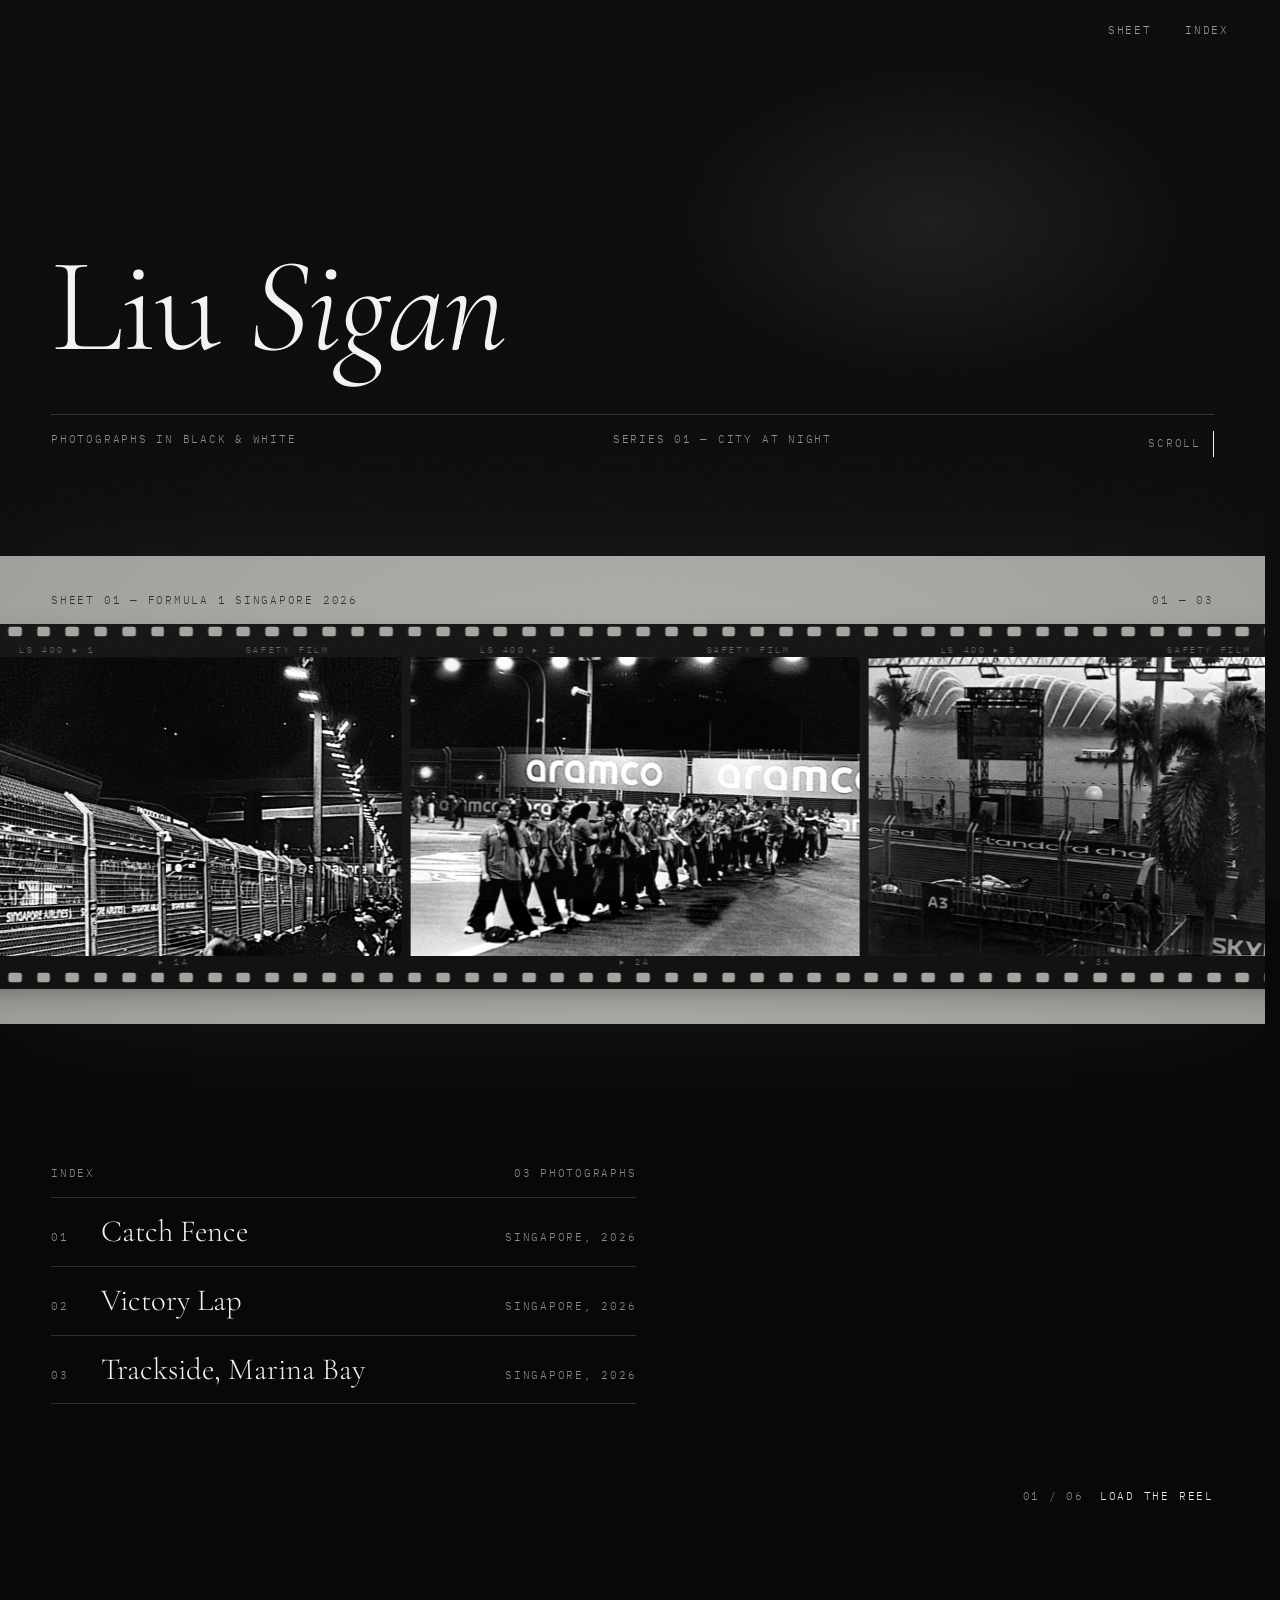
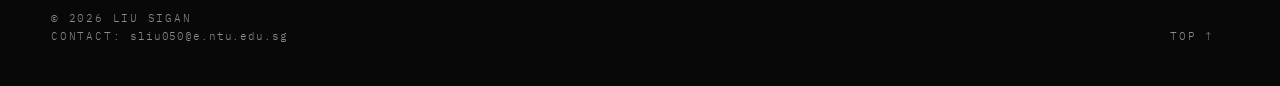
==== index.html @ ec749486 "Put the contact line under the copyright in the footer Co-Authored-By: Claude Fable 5.2 <noreply@ant" ====
<!DOCTYPE html>
<html lang="en">
<head>
<meta charset="UTF-8" />
<meta name="viewport" content="width=device-width, initial-scale=1.0" />
<title>Liu Sigan — Photographs</title>
<meta name="description" content="Black and white photographs by Liu Sigan." />
<link rel="preconnect" href="https://fonts.googleapis.com" />
<link rel="preconnect" href="https://fonts.gstatic.com" crossorigin />
<link href="https://fonts.googleapis.com/css2?family=Cormorant+Garamond:ital,wght@0,300;0,400;1,300;1,400&family=IBM+Plex+Mono:wght@300;400&display=swap" rel="stylesheet" />
<link rel="stylesheet" href="./style.css" />
</head>
<body>
<div class="grain" aria-hidden="true"></div>

<header class="bar top site">
  <nav><a href="#sheet">Sheet</a><a href="#index">Index</a></nav>
</header>

<section class="hero" id="top">
  <h1 aria-label="Liu Sigan"><span class="w" aria-hidden="true">Liu</span> <span class="w it" aria-hidden="true">Sigan</span></h1>
  <div class="sketch" aria-hidden="true">
    <canvas id="sketch"></canvas>
    <p class="plate" id="plate"><span id="plateNum"></span><span id="plateName"></span><span id="plateNote"></span></p>
  </div>
  <div class="rule"></div>
  <p class="meta"><span>Photographs in black &amp; white</span><span>Series 01 — City at night</span><span class="scroll">Scroll<i></i></span></p>
</section>

<main id="sheet"></main>

<section class="index" id="index">
  <div class="col">
    <p class="label"><span>Index</span><span id="total"></span></p>
    <ol id="list"></ol>
  </div>
  <div class="preview">
    <canvas id="process" aria-hidden="true"></canvas>
    <p class="plate steps" id="plate2"><button type="button" id="stepPrev" aria-label="Previous step" hidden>←</button><span id="stepNum"></span><span class="nm" id="stepName"></span><button type="button" id="stepNext" aria-label="Next step" hidden>→</button></p>
  </div>
</section>

<footer><div class="sig"><span>© 2026 Liu Sigan</span><span>Contact: <a class="mail" href="mailto:sliu050@e.ntu.edu.sg">sliu050@e.ntu.edu.sg</a></span></div><a href="#top">Top ↑</a></footer>

<div class="viewer" id="viewer" role="dialog" aria-modal="true" aria-label="Photograph" hidden>
  <div class="bar top"><span>Liu Sigan</span><button type="button" id="close">Close</button></div>
  <div class="stage" id="stage"></div>
  <div class="bar bot"><span class="count"><span class="clip"><b id="num">01</b></span><span>/</span><span id="tot">01</span></span><div class="progress"><i id="prog"></i></div><span class="hint"><button type="button" id="prev" aria-label="Previous">←</button><button type="button" id="next" aria-label="Next">→</button></span></div>
</div>

<script src="./photos.js"></script>
<script src="./script.js"></script>
<script src="./sketch.js"></script>
</body>
</html>
---- style.css ----
:root { --bg: #080808; --strip: #121212; --ink: #f2f2f2; --dim: #8c8c8c; --line: #303030; --lamp: #f1f1ef; --pad: clamp(18px, 4vw, 64px);
  --serif: "Cormorant Garamond", "Times New Roman", serif; --mono: "IBM Plex Mono", monospace;
  --out: cubic-bezier(.16, 1, .3, 1); --inout: cubic-bezier(.76, 0, .24, 1); }
* { box-sizing: border-box; margin: 0; }
html { background: var(--bg); scroll-behavior: smooth; scrollbar-gutter: stable; }
body { color: var(--ink); font: 300 11px/1.6 var(--mono); letter-spacing: .16em; text-transform: uppercase; overflow-x: hidden; }
body.locked { overflow: hidden; }
a, button { color: inherit; font: inherit; letter-spacing: inherit; text-transform: inherit; text-decoration: none; background: none; border: 0; padding: 0; cursor: pointer; }
img { filter: grayscale(1); }
::selection { background: var(--ink); color: var(--bg); }
.clip { display: inline-block; overflow: hidden; vertical-align: bottom; }

.grain { position: fixed; inset: 0; pointer-events: none; z-index: 90; opacity: .07; mix-blend-mode: screen;
  background-image: url("data:image/svg+xml,%3Csvg xmlns='http://www.w3.org/2000/svg' width='240' height='240'%3E%3Cfilter id='n'%3E%3CfeTurbulence type='fractalNoise' baseFrequency='.9' numOctaves='2' stitchTiles='stitch'/%3E%3CfeColorMatrix values='0 0 0 0 1 0 0 0 0 1 0 0 0 0 1 0 0 0 .6 0'/%3E%3C/filter%3E%3Crect width='100%25' height='100%25' filter='url(%23n)'/%3E%3C/svg%3E"); }

.bar { position: fixed; left: 0; right: 0; z-index: 30; display: flex; justify-content: space-between; align-items: center; gap: 20px; padding: 22px var(--pad); color: var(--dim); }
.bar.top { top: 0; } .bar.bot { bottom: 0; }
.bar nav { display: flex; gap: clamp(16px, 2.6vw, 36px); }
.bar a, .bar button { transition: color .5s; } .bar a:hover, .bar button:hover, .bar a:focus-visible, .bar button:focus-visible { color: var(--ink); outline: 0; }
.bar.site { justify-content: flex-end; color: #a0a0a0; mix-blend-mode: difference; opacity: 0; transition: opacity 1.6s ease 1.5s; }
.bar.site a:hover, .bar.site a:focus-visible { color: #fff; }
.ready .bar.site { opacity: 1; }

/* Hero: letters rise from a mask, a rule draws, the caption follows. */
.hero { position: relative; padding: 27vh var(--pad) 11vh; }
.hero h1 { font: 300 clamp(58px, 10.5vw, 176px)/.95 var(--serif); letter-spacing: -.015em; text-transform: none; white-space: nowrap; }
.hero .w { display: inline-block; overflow: hidden; padding: .1em .12em .2em .02em; margin: -.1em -.12em -.2em -.02em; vertical-align: bottom; }
.hero .it { font-style: italic; }
.hero .ch { display: inline-block; transform: translateY(112%); transition: transform 1.7s var(--out); transition-delay: calc(var(--i) * 55ms + .15s); }
.ready .hero .ch { transform: none; }
.sketch { position: absolute; right: var(--pad); top: 9vh; bottom: calc(11vh + 62px); width: 44vw; pointer-events: none; opacity: 0; transition: opacity 2s ease 1.2s; }
.ready .sketch { opacity: 1; }
.sketch::before { content: ""; position: absolute; inset: -6% 4% 4%; background: radial-gradient(closest-side, rgba(255, 255, 255, .075), transparent); }
.sketch canvas { position: absolute; left: 0; top: 0; width: 100%; height: calc(100% - 30px); }
.plate { position: absolute; right: 0; bottom: 0; display: flex; gap: 20px; color: var(--dim); opacity: 0; transition: opacity 1s ease; }
.plate.on { opacity: 1; } #plateName, .plate .nm { color: var(--ink); }
.steps { align-items: center; gap: 16px; bottom: -6px; }
.steps button { padding: 8px 6px; transition: color .5s; animation: arrive 1.4s ease both; } .steps button:hover, .steps button:focus-visible { color: var(--ink); outline: 0; }
.steps #stepPrev, .steps #stepNext { font-size: 14px; letter-spacing: 0; }
.steps [hidden] { display: none; }
@keyframes arrive { from { opacity: 0; } }
.rule { height: 1px; background: var(--line); margin-top: clamp(22px, 3.4vw, 52px); transform: scaleX(0); transform-origin: left; transition: transform 2.2s var(--inout) .5s; }
.ready .rule { transform: none; }
.meta { display: flex; justify-content: space-between; gap: 20px; padding-top: 16px; color: var(--dim); }
.meta span { opacity: 0; transform: translateY(10px); transition: opacity 1.4s ease, transform 1.4s var(--out); }
.meta span:nth-child(1) { transition-delay: 1.1s; } .meta span:nth-child(2) { transition-delay: 1.25s; } .meta span:nth-child(3) { transition-delay: 1.4s; }
.ready .meta span { opacity: 1; transform: none; }
.scroll { display: inline-flex; align-items: center; gap: 12px; }
.scroll i { width: 1px; height: 26px; background: var(--line); position: relative; overflow: hidden; }
.scroll i::after { content: ""; position: absolute; inset: 0; background: var(--ink); animation: drip 2.6s var(--inout) infinite; }
@keyframes drip { 0% { transform: translateY(-100%); } 55%, 100% { transform: translateY(100%); } }

/* Contact sheet: the strip glides in and each frame develops. */
main { position: relative; padding: clamp(18px, 2.8vw, 46px) 0; margin-bottom: clamp(70px, 11vw, 160px); overflow-x: clip; }
main::before { content: ""; position: absolute; inset: 0; background: radial-gradient(ellipse 80% 140% at 50% 50%, #b1b1ac, #979792); box-shadow: 0 0 130px 2px rgba(255, 255, 255, .06); opacity: 0; transition: opacity 2.6s cubic-bezier(.5, 0, .2, 1); }
main.lit::before { opacity: 1; }
main > * { position: relative; }
.label { display: flex; justify-content: space-between; gap: 20px; padding: 0 var(--pad); color: var(--dim); margin-bottom: 14px; }
main .label { color: #2c2c2c; }
.row { margin-bottom: clamp(30px, 4.4vw, 70px); } .row:last-child { margin-bottom: 0; }
.row .label { opacity: 0; transition: opacity 1.4s ease 1s; } .row.in .label { opacity: 1; }
.glide { transform: translateX(16vw); opacity: 0; transition: transform 2.6s var(--out), opacity 1.6s ease; }
.row.in .glide { transform: none; opacity: 1; }
.ready .row:first-child .glide { transition-delay: .9s; }
.strip { width: 108vw; margin-left: -4vw; background: var(--strip); box-shadow: 0 10px 30px -12px rgba(0, 0, 0, .45); transform: translateX(var(--x, 0)); will-change: transform; }
.edge { height: clamp(20px, 2.4vw, 32px); display: flex; justify-content: space-around; color: #9a9a9a; font-size: clamp(7px, .68vw, 9.5px); letter-spacing: .3em; white-space: nowrap; overflow: hidden;
  background: url("data:image/svg+xml,%3Csvg xmlns='http://www.w3.org/2000/svg' width='30' height='20'%3E%3Crect x='8' y='3' width='14' height='10' rx='2.5' fill='%23a5a5a0'/%3E%3C/svg%3E") left top / auto 62% repeat-x; }
.edge.top { align-items: flex-end; } .edge.bottom { background-position: left bottom; align-items: flex-start; }
.edge span { padding: 0 6px; opacity: .6; line-height: 1; }
.frames { display: grid; grid-template-columns: repeat(var(--n, 4), 1fr); gap: clamp(4px, .7vw, 10px); padding: 2px clamp(4px, .7vw, 10px); }
.frame { position: relative; display: block; width: 100%; aspect-ratio: 3 / 2; overflow: hidden; background: #000; }
.frame img { position: absolute; inset: 0; width: 100%; height: 100%; object-fit: cover; transition: transform 2.2s var(--out); }
.frame.portrait img { inset: auto; top: 50%; left: 50%; width: 66.667%; height: 150%; transform: translate(-50%, -50%) rotate(-90deg); }
.frame::after { content: ""; position: absolute; inset: 0; background: #000; pointer-events: none; transition: opacity 2.4s ease; transition-delay: calc(var(--k, 0) * 220ms + .7s); }
.row.in .frame::after { opacity: 0; }
.ready .row:first-child .frame::after { transition-delay: calc(var(--k, 0) * 220ms + 1.5s); }
.frames .frame:not(.portrait):hover img { transform: scale(1.05); }
.frame.away { visibility: hidden; }
.frame.blank { background: #040404; } .frame.blank::after { display: none; }
.frame:focus-visible { outline: 1px solid var(--dim); outline-offset: 3px; }

/* Index: rows arrive in turn; hovering one brings its photograph up beside the list. */
.index { padding: 0 var(--pad) clamp(60px, 10vw, 150px); display: grid; grid-template-columns: minmax(0, 6fr) minmax(0, 5fr); gap: clamp(30px, 7vw, 120px); align-items: start; }
.index .label { padding: 0; opacity: 0; transition: opacity 1.4s ease; } .index.in .label { opacity: 1; }
.index ol { list-style: none; padding: 0; }
.index li { position: relative; overflow: hidden; }
.index li::before, .index li:last-child::after { content: ""; position: absolute; left: 0; right: 0; top: 0; height: 1px; background: var(--line); transform: scaleX(0); transform-origin: left; transition: transform 1.8s var(--inout); transition-delay: calc(var(--i) * 110ms); }
.index li:last-child::after { top: auto; bottom: 0; transition-delay: calc(var(--i) * 110ms + 110ms); }
.index.in li::before, .index.in li::after { transform: none; }
.index li button { width: 100%; display: grid; grid-template-columns: 3.4em 1fr auto; gap: 12px; align-items: baseline; text-align: left; padding: 17px 0; color: var(--dim);
  transform: translateY(105%); transition: transform 1.5s var(--out), color .6s; transition-delay: calc(var(--i) * 110ms + .15s), 0s; }
.index.in li button { transform: none; }
.index li .t { font: 300 clamp(22px, 2.4vw, 34px)/1.15 var(--serif); letter-spacing: 0; text-transform: none; color: var(--ink); transition: transform .9s var(--out); }
.index li button:hover, .index li button:focus-visible { color: var(--ink); outline: 0; }
.index li button:hover .t, .index li button:focus-visible .t { transform: translateX(14px); font-style: italic; }
.preview { position: sticky; top: 14vh; aspect-ratio: 3 / 2; margin-top: 10px; opacity: 0; transition: opacity 1.6s ease .4s; }
.index.in .preview { opacity: 1; }
.preview canvas { position: absolute; left: 0; top: 0; width: 100%; height: calc(100% - 30px); }
footer { display: flex; justify-content: space-between; gap: 20px; padding: 0 var(--pad) 40px; color: var(--dim); }
footer a { transition: color .5s; } footer a:hover { color: var(--ink); }
footer .mail { text-transform: none; letter-spacing: .08em; }
footer { align-items: flex-end; margin-top: -1.6em; } footer .sig { display: flex; flex-direction: column; } footer span, footer a { white-space: nowrap; }

/* Viewer: the chosen frame grows out of the strip; photographs change behind a moving edge. */
.viewer { position: fixed; inset: 0; z-index: 60; background: #050505; opacity: 0; transition: opacity .9s ease; }
.viewer[hidden] { display: none; }
.viewer.show { opacity: 1; }
.viewer .bar { position: absolute; opacity: 0; transition: opacity .9s ease; }
.viewer.live .bar { opacity: 1; transition-delay: .2s; }
.stage { position: absolute; inset: 0; touch-action: pan-y; }
.slide { position: absolute; inset: 0; visibility: hidden; }
.slide.on { visibility: visible; }
.viewer.flipping .slide figure { visibility: hidden; }
.print { position: absolute; }
.paper { position: absolute; inset: 0; background: var(--lamp); opacity: 0; transition: opacity .45s ease; }
.viewer.live .paper { opacity: 1; transition: opacity 1.3s ease .1s; }
.slide figure { position: absolute; inset: var(--m, 16px); overflow: hidden; margin: 0; }
.slide img, .flip img { display: block; width: 100%; height: 100%; object-fit: cover; }
.flip { position: fixed; z-index: 70; overflow: hidden; pointer-events: none; }
.cap { position: absolute; left: 0; right: 0; bottom: 9.5vh; text-align: center; color: var(--dim); }
.cap .clip { display: block; }
.cap .clip > * { display: block; transform: translateY(110%); transition: transform .55s var(--inout); }
.slide.capin .cap .clip > * { transform: none; transition: transform 1.3s var(--out); }
.slide.capin .cap .clip:nth-child(2) > * { transition-delay: .12s; }
.cap em { font: italic 300 clamp(19px, 1.8vw, 26px)/1.3 var(--serif); letter-spacing: 0; text-transform: none; color: var(--ink); padding-bottom: 4px; }
.count { display: inline-flex; gap: .7em; font-variant-numeric: tabular-nums; } .count b { display: block; font-weight: 300; }
.progress { flex: 1; height: 1px; background: #1e1e1e; position: relative; margin: 0 clamp(12px, 2vw, 30px); }
.progress i { position: absolute; inset: 0; background: var(--dim); transform: scaleX(0); transform-origin: left; transition: transform 1.4s var(--inout); }
.hint { display: flex; gap: 18px; } .hint button { font-size: 14px; letter-spacing: 0; padding: 4px; }

@media (max-width: 900px) { .index { display: block; } .preview { position: relative; top: auto; margin-top: 44px; } }
@media (max-width: 760px) {
  .hero { padding: 31vh var(--pad) 9vh; }
  .sketch { top: 9vh; bottom: auto; height: 21vh; width: auto; left: var(--pad); } #plateNote { display: none; }
  .meta span:nth-child(2) { display: none; }
  .strip { width: 100%; margin-left: 0; transform: none; overflow-x: auto; scrollbar-width: none; scroll-snap-type: x proximity; }
  .strip::-webkit-scrollbar { display: none; }
  .film { width: calc(var(--n, 4) * 80vw); } .cell { scroll-snap-align: center; }
  .index li button { grid-template-columns: 2.6em 1fr; } .index li .w { display: none; }
  .cap { bottom: 11vh; }
}
@media (prefers-reduced-motion: reduce) {
  html { scroll-behavior: auto; }
  *, *::before, *::after { transition-duration: .01s !important; transition-delay: 0s !important; animation: none !important; }
  .strip { transform: none; }
}
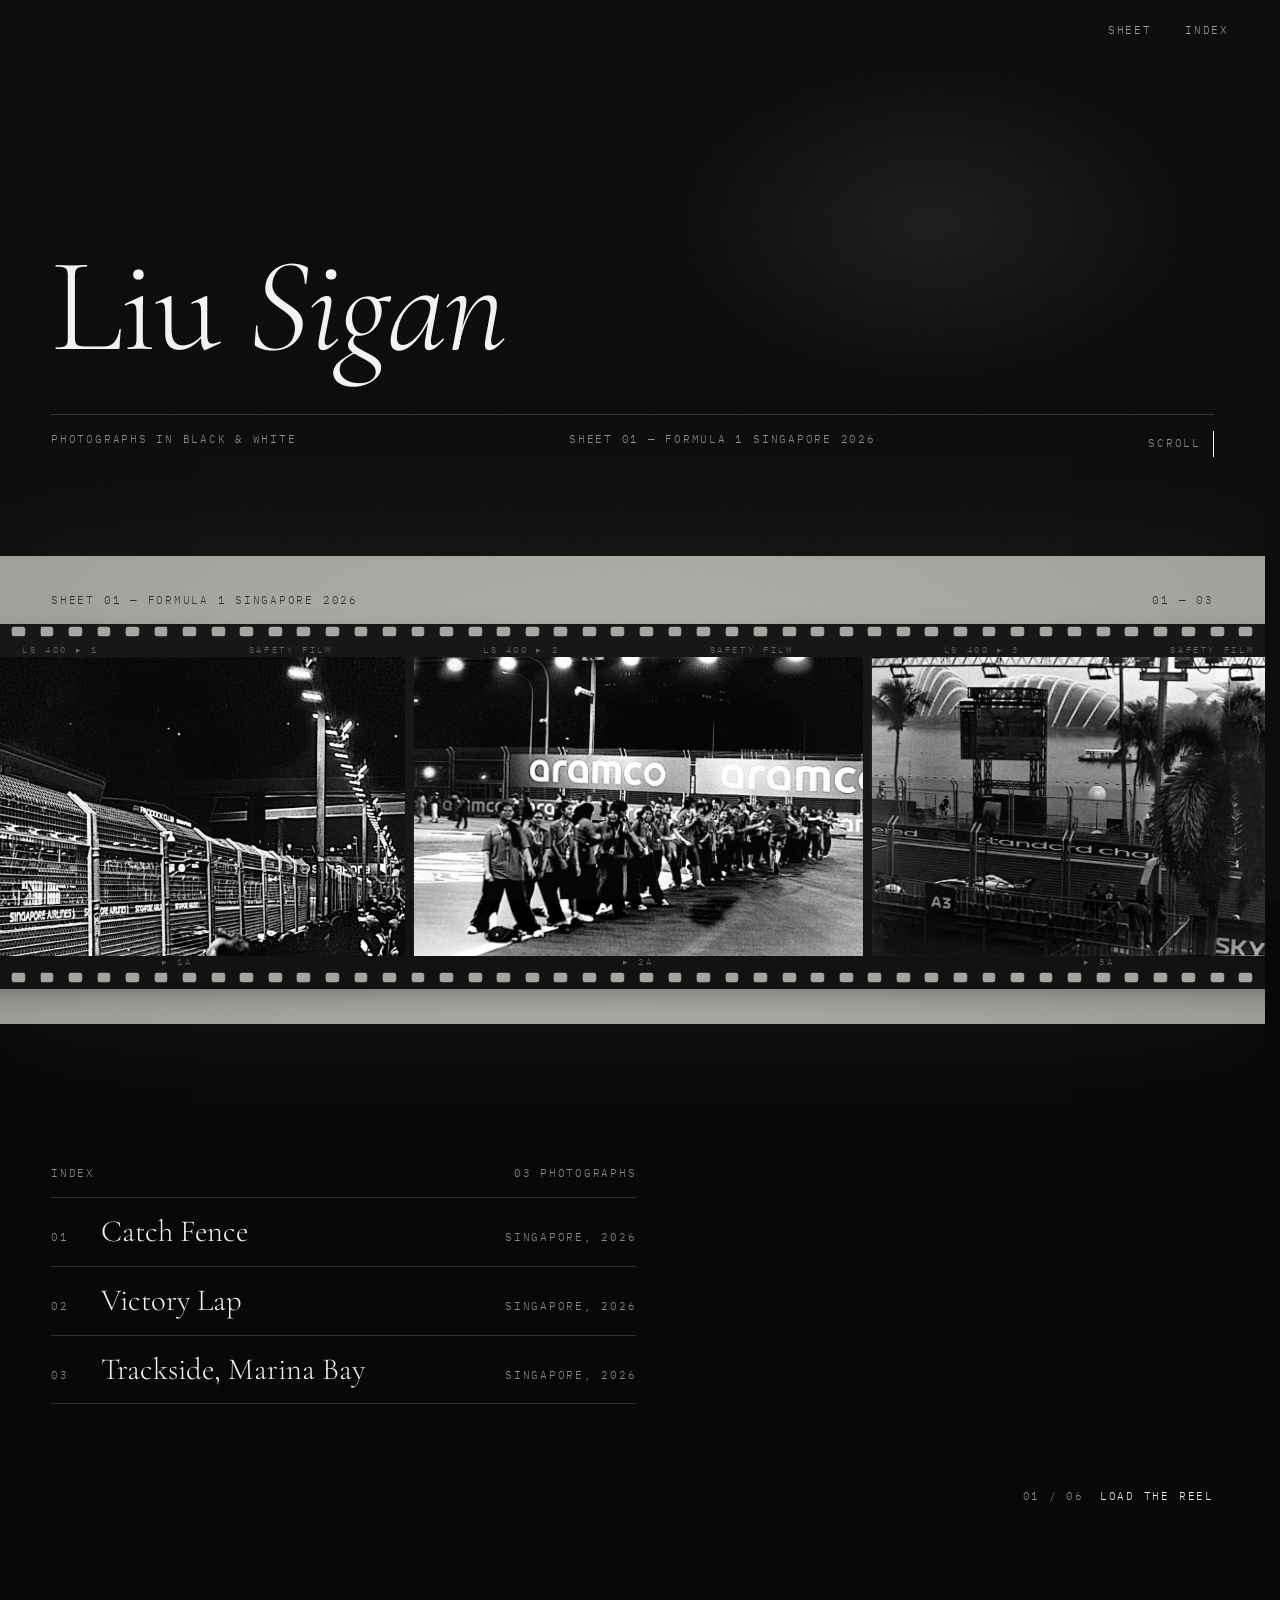
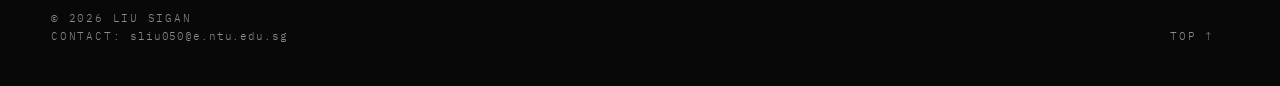
==== commit ccdef738: "Make the hero line name the first sheet It still read "Series 01 — City at night" while the sheet be" ====
--- a/index.html
+++ b/index.html
@@ -24,7 +24,7 @@
     <p class="plate" id="plate"><span id="plateNum"></span><span id="plateName"></span><span id="plateNote"></span></p>
   </div>
   <div class="rule"></div>
-  <p class="meta"><span>Photographs in black &amp; white</span><span>Series 01 — City at night</span><span class="scroll">Scroll<i></i></span></p>
+  <p class="meta"><span>Photographs in black &amp; white</span><span id="series">Sheet 01 — Formula 1 Singapore 2026</span><span class="scroll">Scroll<i></i></span></p>
 </section>
 
 <main id="sheet"></main>
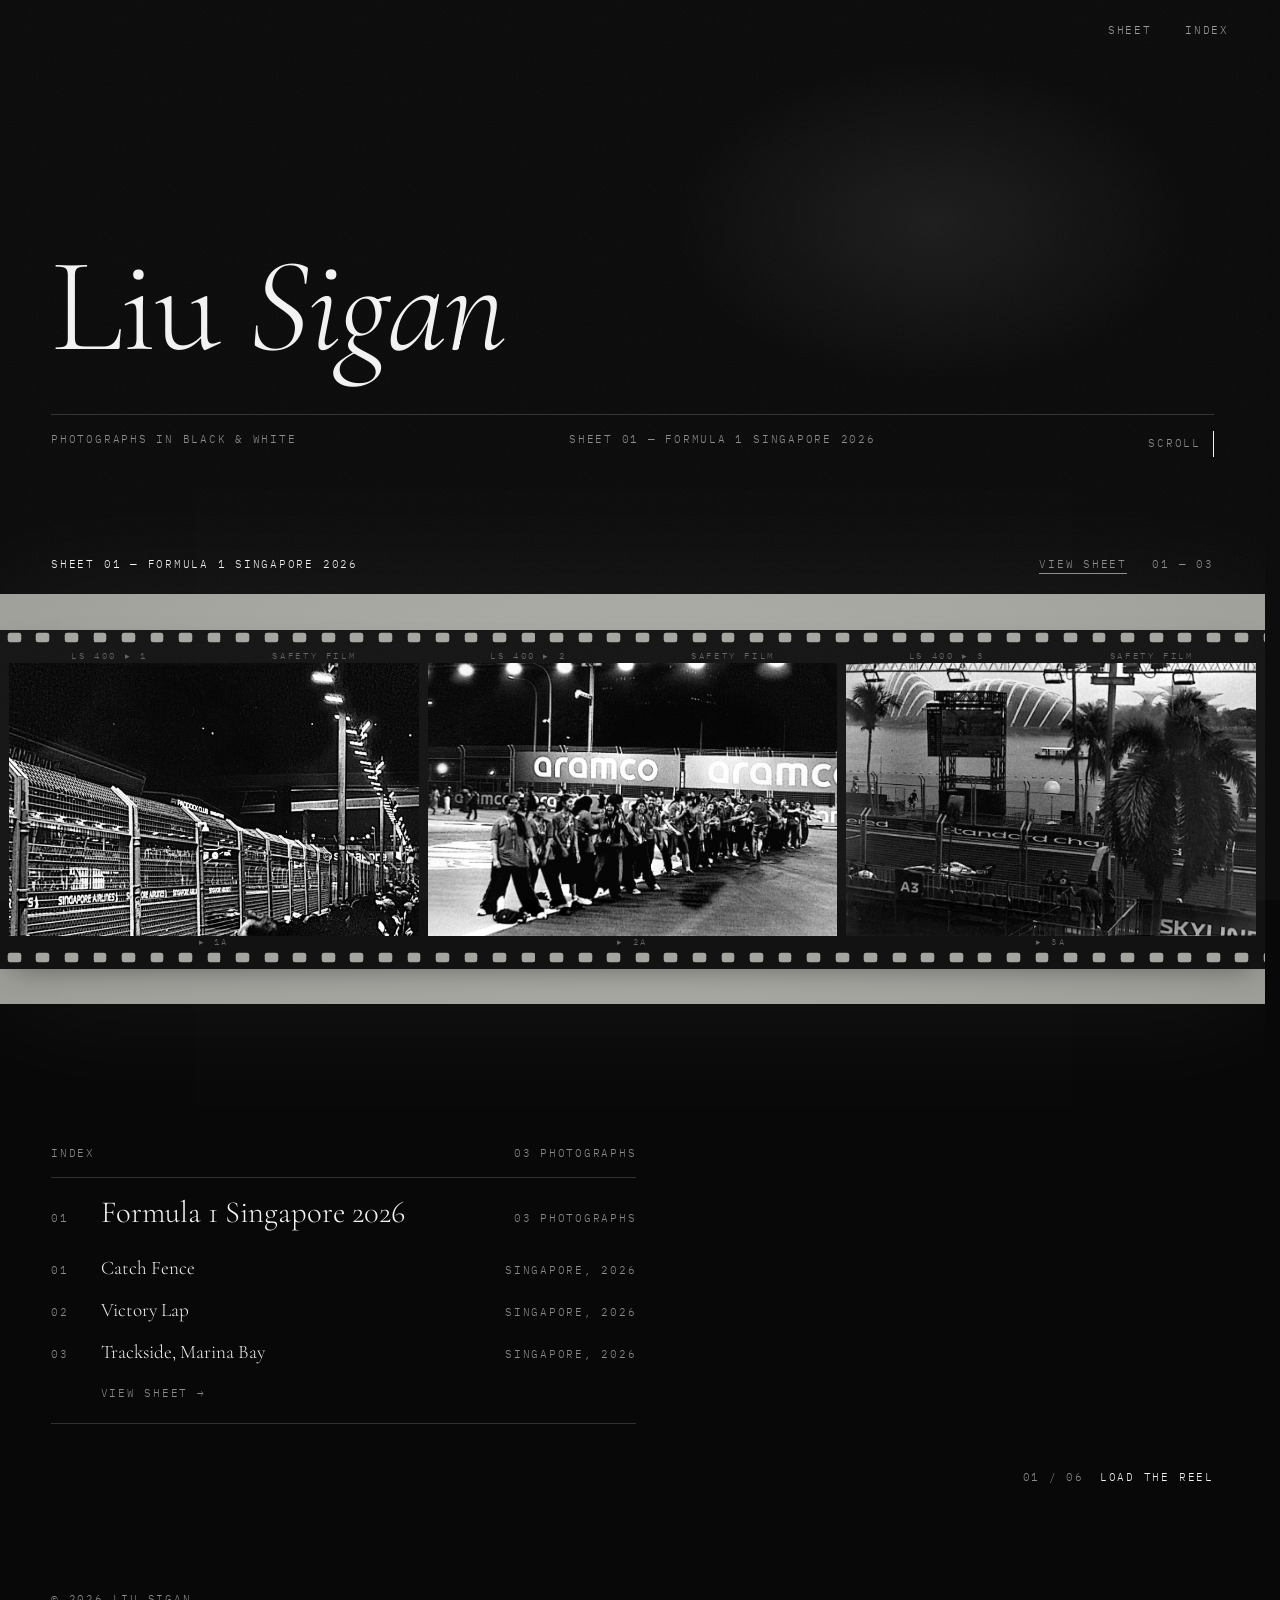
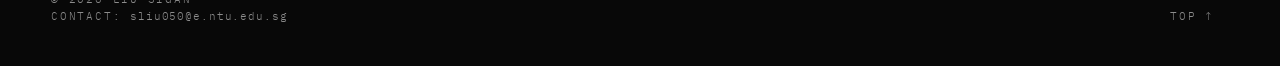
==== commit c310b3f6: "Restructure the site around series Photographs now live in one folder per series and are listed per " ====
--- a/index.html
+++ b/index.html
@@ -42,8 +42,13 @@
 
 <footer><div class="sig"><span>© 2026 Liu Sigan</span><span>Contact: <a class="mail" href="mailto:sliu050@e.ntu.edu.sg">sliu050@e.ntu.edu.sg</a></span></div><a href="#top">Top ↑</a></footer>
 
+<div class="sheetview" id="sheetview" role="dialog" aria-modal="true" aria-label="Contact sheet" hidden>
+  <div class="bar top"><span id="svName"></span><span class="svmeta"><span id="svCount"></span><button type="button" id="svClose">Close</button></span></div>
+  <div class="svscroll" id="svScroll"><div class="svinner" id="svInner"></div></div>
+</div>
+
 <div class="viewer" id="viewer" role="dialog" aria-modal="true" aria-label="Photograph" hidden>
-  <div class="bar top"><span>Liu Sigan</span><button type="button" id="close">Close</button></div>
+  <div class="bar top"><span id="vName"></span><button type="button" id="close">Close</button></div>
   <div class="stage" id="stage"></div>
   <div class="bar bot"><span class="count"><span class="clip"><b id="num">01</b></span><span>/</span><span id="tot">01</span></span><div class="progress"><i id="prog"></i></div><span class="hint"><button type="button" id="prev" aria-label="Previous">←</button><button type="button" id="next" aria-label="Next">→</button></span></div>
 </div>
--- a/style.css
+++ b/style.css
@@ -51,30 +51,39 @@
 @keyframes drip { 0% { transform: translateY(-100%); } 55%, 100% { transform: translateY(100%); } }
 
 /* Contact sheet: the strip glides in and each frame develops. */
-main { position: relative; padding: clamp(18px, 2.8vw, 46px) 0; margin-bottom: clamp(70px, 11vw, 160px); overflow-x: clip; }
-main::before { content: ""; position: absolute; inset: 0; background: radial-gradient(ellipse 80% 140% at 50% 50%, #b1b1ac, #979792); box-shadow: 0 0 130px 2px rgba(255, 255, 255, .06); opacity: 0; transition: opacity 2.6s cubic-bezier(.5, 0, .2, 1); }
+main { position: relative; margin-bottom: clamp(70px, 11vw, 160px); overflow-x: clip; --band: clamp(18px, 2.8vw, 46px); --lab: 38px; }
+main::before { content: ""; position: absolute; inset: var(--lab) 0 0; background: radial-gradient(ellipse 80% 140% at 50% 50%, #b1b1ac, #979792); box-shadow: 0 0 130px 2px rgba(255, 255, 255, .06); opacity: 0; transition: opacity 2.6s cubic-bezier(.5, 0, .2, 1); }
 main.lit::before { opacity: 1; }
 main > * { position: relative; }
 .label { display: flex; justify-content: space-between; gap: 20px; padding: 0 var(--pad); color: var(--dim); margin-bottom: 14px; }
-main .label { color: #2c2c2c; }
-.row { margin-bottom: clamp(30px, 4.4vw, 70px); } .row:last-child { margin-bottom: 0; }
+/* The line naming the series sits on the dark page above the light table, so the table shows the same margin over and under the film. */
+main .label { height: var(--lab); margin: 0; align-items: flex-start; white-space: nowrap; }
+main .label button { transition: color .5s; } main .label button:hover, main .label button:focus-visible { color: var(--ink); outline: 0; }
+.label .name { color: var(--ink); overflow: hidden; text-overflow: ellipsis; }
+.label .tools { display: inline-flex; gap: clamp(14px, 2vw, 30px); align-items: flex-start; }
+.label .switch { display: inline-flex; gap: 12px; } .label .switch[hidden] { display: none; } .label .switch button { letter-spacing: 0; font-size: 13px; line-height: 1.35; }
+#sView { border-bottom: 1px solid currentColor; line-height: 1.5; }
 .row .label { opacity: 0; transition: opacity 1.4s ease 1s; } .row.in .label { opacity: 1; }
-.glide { transform: translateX(16vw); opacity: 0; transition: transform 2.6s var(--out), opacity 1.6s ease; }
+.glide { padding: var(--band) 0; transform: translateX(16vw); opacity: 0; transition: transform 2.6s var(--out), opacity 1.6s ease; }
 .row.in .glide { transform: none; opacity: 1; }
 .ready .row:first-child .glide { transition-delay: .9s; }
-.strip { width: 108vw; margin-left: -4vw; background: var(--strip); box-shadow: 0 10px 30px -12px rgba(0, 0, 0, .45); transform: translateX(var(--x, 0)); will-change: transform; }
-.edge { height: clamp(20px, 2.4vw, 32px); display: flex; justify-content: space-around; color: #9a9a9a; font-size: clamp(7px, .68vw, 9.5px); letter-spacing: .3em; white-space: nowrap; overflow: hidden;
+/* Film: a row of frames between two perforated edges. On the page it scrolls sideways when a series is longer than the window. */
+.strip { background: var(--strip); box-shadow: 0 10px 30px -12px rgba(0, 0, 0, .45); overflow-x: auto; overflow-y: hidden; scrollbar-width: none; --fw: 32vw; }
+.strip::-webkit-scrollbar { display: none; }
+.film { width: max-content; min-width: 100%; }
+.edge { height: clamp(20px, 2.4vw, 32px); display: flex; gap: clamp(4px, .7vw, 10px); padding: 0 clamp(4px, .7vw, 10px); color: #9a9a9a; font-size: clamp(7px, .68vw, 9.5px); letter-spacing: .3em; white-space: nowrap; overflow: hidden;
   background: url("data:image/svg+xml,%3Csvg xmlns='http://www.w3.org/2000/svg' width='30' height='20'%3E%3Crect x='8' y='3' width='14' height='10' rx='2.5' fill='%23a5a5a0'/%3E%3C/svg%3E") left top / auto 62% repeat-x; }
 .edge.top { align-items: flex-end; } .edge.bottom { background-position: left bottom; align-items: flex-start; }
-.edge span { padding: 0 6px; opacity: .6; line-height: 1; }
-.frames { display: grid; grid-template-columns: repeat(var(--n, 4), 1fr); gap: clamp(4px, .7vw, 10px); padding: 2px clamp(4px, .7vw, 10px); }
+.edge .eg { flex: 1 0 var(--fw); min-width: 0; display: flex; justify-content: space-around; } .edge i { font-style: normal; opacity: .6; line-height: 1; }
+.frames { display: flex; gap: clamp(4px, .7vw, 10px); padding: 2px clamp(4px, .7vw, 10px); }
+.cell { flex: 1 0 var(--fw); min-width: 0; }
 .frame { position: relative; display: block; width: 100%; aspect-ratio: 3 / 2; overflow: hidden; background: #000; }
 .frame img { position: absolute; inset: 0; width: 100%; height: 100%; object-fit: cover; transition: transform 2.2s var(--out); }
-.frame.portrait img { inset: auto; top: 50%; left: 50%; width: 66.667%; height: 150%; transform: translate(-50%, -50%) rotate(-90deg); }
+.frame.tall img { object-fit: contain; }   /* upright pictures stand upright, whole, in the same frame */
 .frame::after { content: ""; position: absolute; inset: 0; background: #000; pointer-events: none; transition: opacity 2.4s ease; transition-delay: calc(var(--k, 0) * 220ms + .7s); }
 .row.in .frame::after { opacity: 0; }
 .ready .row:first-child .frame::after { transition-delay: calc(var(--k, 0) * 220ms + 1.5s); }
-.frames .frame:not(.portrait):hover img { transform: scale(1.05); }
+.frames .frame:not(.tall):hover img { transform: scale(1.05); }
 .frame.away { visibility: hidden; }
 .frame.blank { background: #040404; } .frame.blank::after { display: none; }
 .frame:focus-visible { outline: 1px solid var(--dim); outline-offset: 3px; }
@@ -83,16 +92,20 @@
 .index { padding: 0 var(--pad) clamp(60px, 10vw, 150px); display: grid; grid-template-columns: minmax(0, 6fr) minmax(0, 5fr); gap: clamp(30px, 7vw, 120px); align-items: start; }
 .index .label { padding: 0; opacity: 0; transition: opacity 1.4s ease; } .index.in .label { opacity: 1; }
 .index ol { list-style: none; padding: 0; }
-.index li { position: relative; overflow: hidden; }
-.index li::before, .index li:last-child::after { content: ""; position: absolute; left: 0; right: 0; top: 0; height: 1px; background: var(--line); transform: scaleX(0); transform-origin: left; transition: transform 1.8s var(--inout); transition-delay: calc(var(--i) * 110ms); }
-.index li:last-child::after { top: auto; bottom: 0; transition-delay: calc(var(--i) * 110ms + 110ms); }
-.index.in li::before, .index.in li::after { transform: none; }
-.index li button { width: 100%; display: grid; grid-template-columns: 3.4em 1fr auto; gap: 12px; align-items: baseline; text-align: left; padding: 17px 0; color: var(--dim);
-  transform: translateY(105%); transition: transform 1.5s var(--out), color .6s; transition-delay: calc(var(--i) * 110ms + .15s), 0s; }
-.index.in li button { transform: none; }
-.index li .t { font: 300 clamp(22px, 2.4vw, 34px)/1.15 var(--serif); letter-spacing: 0; text-transform: none; color: var(--ink); transition: transform .9s var(--out); }
-.index li button:hover, .index li button:focus-visible { color: var(--ink); outline: 0; }
-.index li button:hover .t, .index li button:focus-visible .t { transform: translateX(14px); font-style: italic; }
+.ser { border-top: 1px solid var(--line); opacity: 0; transform: translateY(16px); transition: opacity 1.4s ease, transform 1.5s var(--out); transition-delay: calc(var(--i) * 90ms + .1s); }
+.ser:last-child { border-bottom: 1px solid var(--line); } .index.in .ser { opacity: 1; transform: none; }
+.index button { text-align: left; color: var(--dim); transition: color .6s; } .index button:hover, .index button:focus-visible { color: var(--ink); outline: 0; }
+.ser .head, .ser li button { width: 100%; display: grid; grid-template-columns: 3.4em 1fr auto; gap: 12px; align-items: baseline; }
+.ser .head { padding: 17px 0; }
+.ser .t { letter-spacing: 0; text-transform: none; color: var(--ink); transition: transform .9s var(--out); }
+.ser .head .t { font: 300 clamp(22px, 2.4vw, 34px)/1.15 var(--serif); }
+.ser button:hover .t, .ser button:focus-visible .t { transform: translateX(12px); font-style: italic; }
+/* A series opens in place to list its photographs. */
+.ser .body { display: grid; grid-template-rows: 0fr; transition: grid-template-rows .9s var(--inout); } .ser.open .body { grid-template-rows: 1fr; }
+.ser .body > div { overflow: hidden; min-height: 0; }
+.ser li button { padding: 9px 0; } .ser li .t { font: 300 clamp(17px, 1.5vw, 21px)/1.25 var(--serif); }
+.ser .view { margin: 12px 0 20px 3.4em; padding-left: 12px; }
+.ser .body ol, .ser .view { opacity: 0; transition: opacity .5s ease; } .ser.open .body ol, .ser.open .view { opacity: 1; transition: opacity .9s ease .35s; }
 .preview { position: sticky; top: 14vh; aspect-ratio: 3 / 2; margin-top: 10px; opacity: 0; transition: opacity 1.6s ease .4s; }
 .index.in .preview { opacity: 1; }
 .preview canvas { position: absolute; left: 0; top: 0; width: 100%; height: calc(100% - 30px); }
@@ -100,6 +113,17 @@
 footer a { transition: color .5s; } footer a:hover { color: var(--ink); }
 footer .mail { text-transform: none; letter-spacing: .08em; }
 footer { align-items: flex-end; margin-top: -1.6em; } footer .sig { display: flex; flex-direction: column; } footer span, footer a { white-space: nowrap; }
+
+/* Whole sheet: all the photographs of one series, four frames to a row, the rows touching like a printed contact sheet. */
+.sheetview { position: fixed; inset: 0; z-index: 50; background: #070707; opacity: 0; transition: opacity .7s ease; }
+.sheetview[hidden] { display: none; } .sheetview.show { opacity: 1; }
+.sheetview .bar { position: absolute; background: linear-gradient(#070707 55%, transparent); z-index: 2; } .sheetview #svName { color: var(--ink); }
+.svmeta { display: inline-flex; gap: clamp(16px, 2.6vw, 36px); }
+.svscroll { position: absolute; inset: 0; overflow-y: auto; overscroll-behavior: contain; }
+.svinner { max-width: 1500px; margin: 0 auto; padding: 84px var(--pad) 12vh; --fw: 0px; }
+.svrow { background: var(--strip); opacity: 0; transform: translateX(7vw); transition: opacity 1.2s ease, transform 1.8s var(--out); transition-delay: calc(var(--r) * 110ms + .15s); }
+.svrow .film { width: auto; min-width: 0; } .svrow .frame::after { display: none; }
+.sheetview.show .svrow { opacity: 1; transform: none; }
 
 /* Viewer: the chosen frame grows out of the strip; photographs change behind a moving edge. */
 .viewer { position: fixed; inset: 0; z-index: 60; background: #050505; opacity: 0; transition: opacity .9s ease; }
@@ -133,14 +157,13 @@
   .hero { padding: 31vh var(--pad) 9vh; }
   .sketch { top: 9vh; bottom: auto; height: 21vh; width: auto; left: var(--pad); } #plateNote { display: none; }
   .meta span:nth-child(2) { display: none; }
-  .strip { width: 100%; margin-left: 0; transform: none; overflow-x: auto; scrollbar-width: none; scroll-snap-type: x proximity; }
-  .strip::-webkit-scrollbar { display: none; }
-  .film { width: calc(var(--n, 4) * 80vw); } .cell { scroll-snap-align: center; }
-  .index li button { grid-template-columns: 2.6em 1fr; } .index li .w { display: none; }
+  .strip { --fw: 80vw; }
+  main { --lab: 58px; } main .label { flex-direction: column; gap: 4px; } .label .where { display: none; }
+  .ser .head, .ser li button { grid-template-columns: 2.6em 1fr; } .ser .w { display: none; } .ser .view { margin-left: 2.6em; }
+  .svinner { padding-left: 0; padding-right: 0; } #svCount { display: none; } .sheetview .bar { white-space: nowrap; } #svName { overflow: hidden; text-overflow: ellipsis; }
   .cap { bottom: 11vh; }
 }
 @media (prefers-reduced-motion: reduce) {
   html { scroll-behavior: auto; }
   *, *::before, *::after { transition-duration: .01s !important; transition-delay: 0s !important; animation: none !important; }
-  .strip { transform: none; }
 }
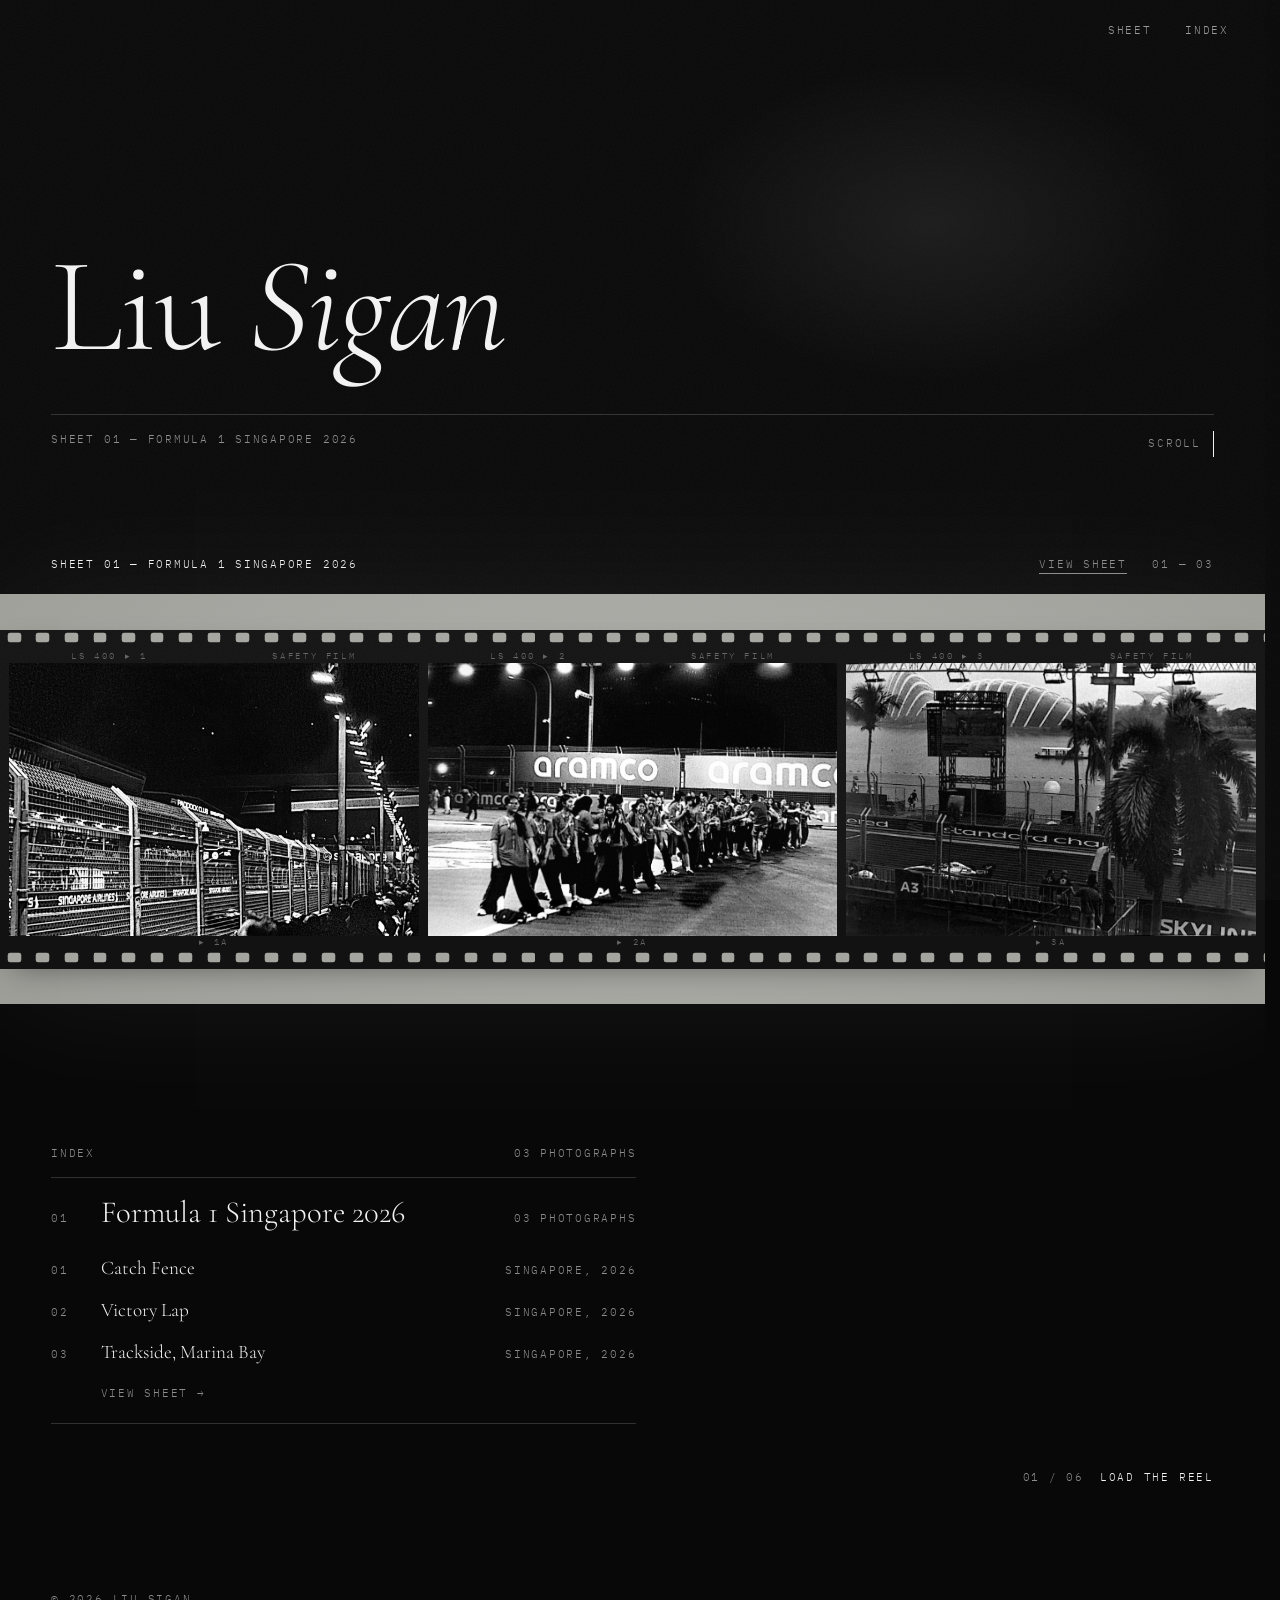
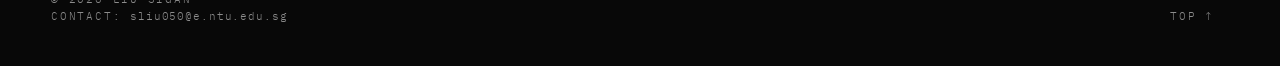
==== commit a0f9535f: "Drop the "Photographs in black & white" line from the hero Co-Authored-By: Claude Fable 5.2 <noreply" ====
--- a/index.html
+++ b/index.html
@@ -24,7 +24,7 @@
     <p class="plate" id="plate"><span id="plateNum"></span><span id="plateName"></span><span id="plateNote"></span></p>
   </div>
   <div class="rule"></div>
-  <p class="meta"><span>Photographs in black &amp; white</span><span id="series">Sheet 01 — Formula 1 Singapore 2026</span><span class="scroll">Scroll<i></i></span></p>
+  <p class="meta"><span id="series">Sheet 01 — Formula 1 Singapore 2026</span><span class="scroll">Scroll<i></i></span></p>
 </section>
 
 <main id="sheet"></main>
--- a/style.css
+++ b/style.css
@@ -43,7 +43,7 @@
 .ready .rule { transform: none; }
 .meta { display: flex; justify-content: space-between; gap: 20px; padding-top: 16px; color: var(--dim); }
 .meta span { opacity: 0; transform: translateY(10px); transition: opacity 1.4s ease, transform 1.4s var(--out); }
-.meta span:nth-child(1) { transition-delay: 1.1s; } .meta span:nth-child(2) { transition-delay: 1.25s; } .meta span:nth-child(3) { transition-delay: 1.4s; }
+.meta span:nth-child(1) { transition-delay: 1.1s; } .meta span:nth-child(2) { transition-delay: 1.3s; }
 .ready .meta span { opacity: 1; transform: none; }
 .scroll { display: inline-flex; align-items: center; gap: 12px; }
 .scroll i { width: 1px; height: 26px; background: var(--line); position: relative; overflow: hidden; }
@@ -156,7 +156,7 @@
 @media (max-width: 760px) {
   .hero { padding: 31vh var(--pad) 9vh; }
   .sketch { top: 9vh; bottom: auto; height: 21vh; width: auto; left: var(--pad); } #plateNote { display: none; }
-  .meta span:nth-child(2) { display: none; }
+  .meta .scroll { display: none; }
   .strip { --fw: 80vw; }
   main { --lab: 58px; } main .label { flex-direction: column; gap: 4px; } .label .where { display: none; }
   .ser .head, .ser li button { grid-template-columns: 2.6em 1fr; } .ser .w { display: none; } .ser .view { margin-left: 2.6em; }
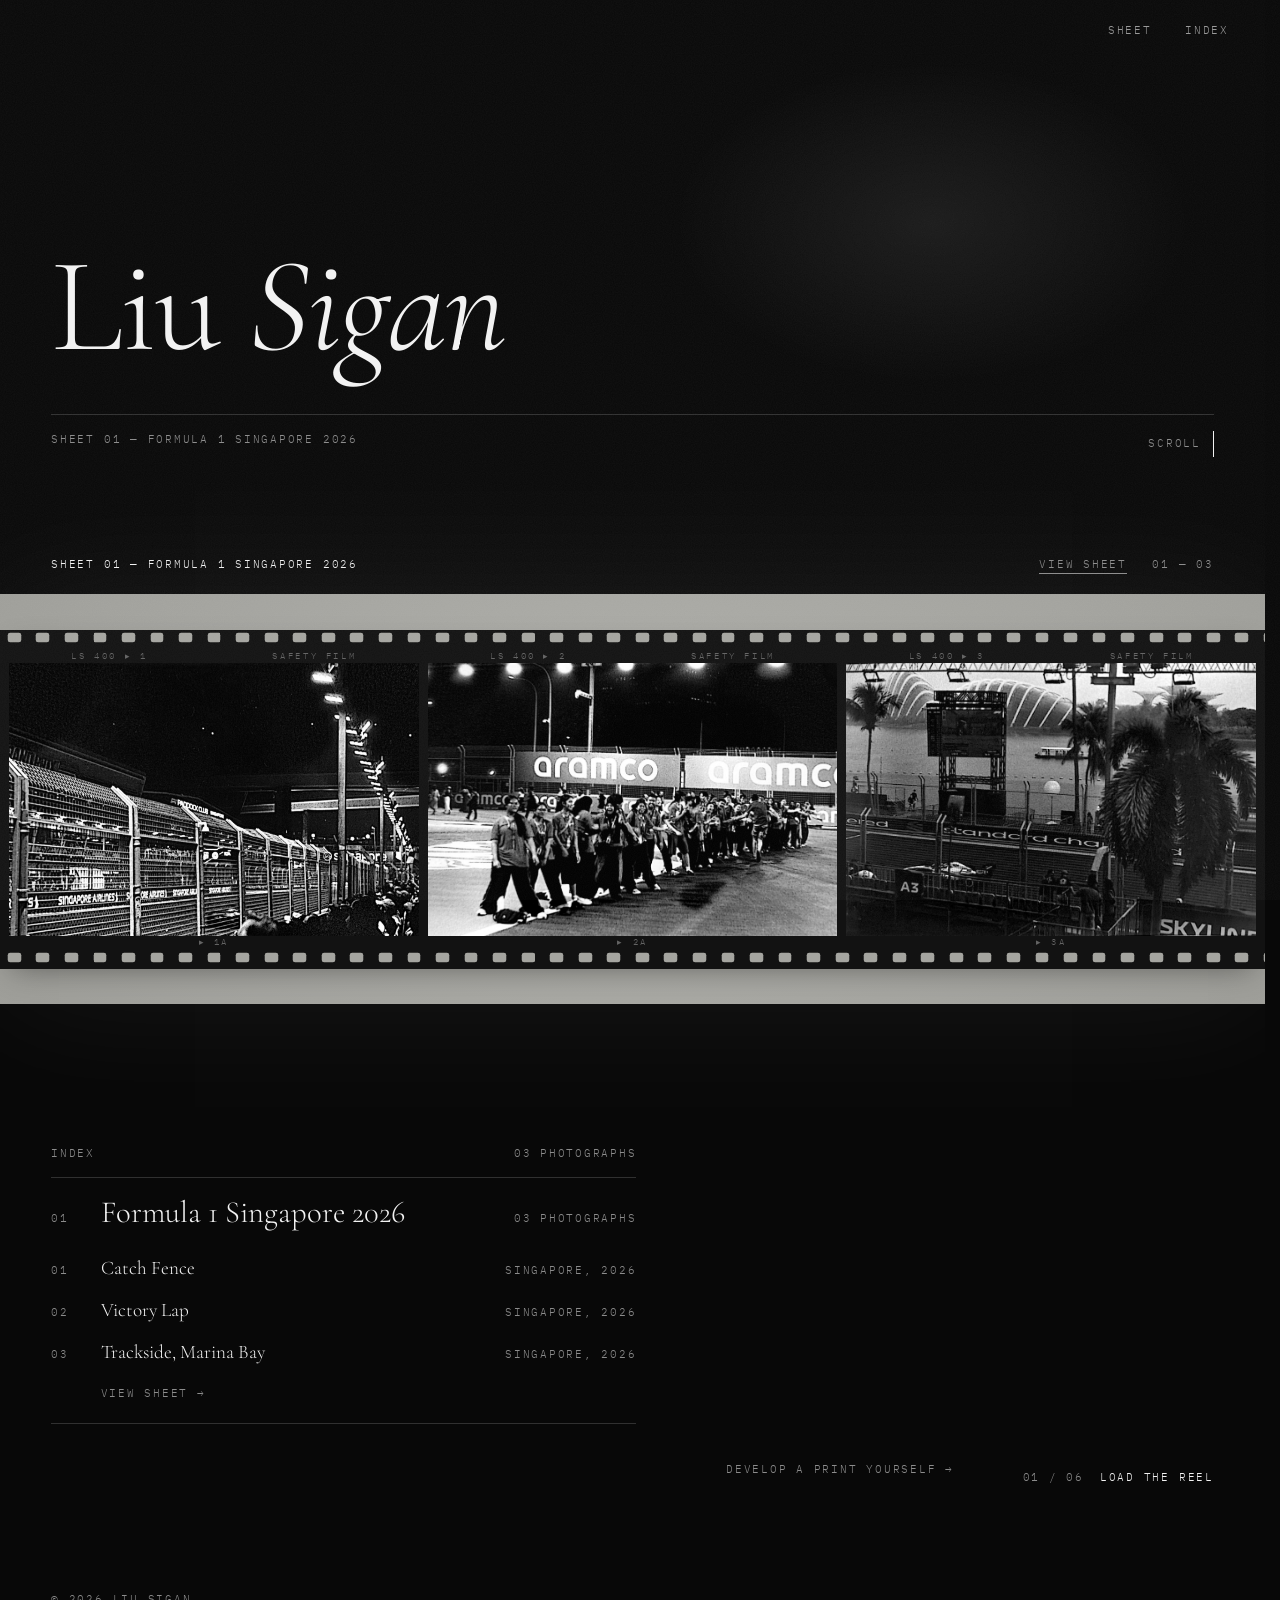
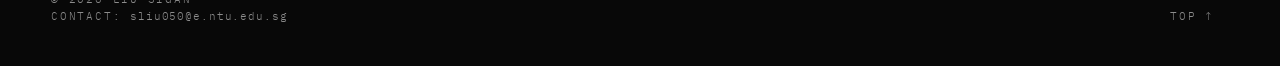
==== commit d1789b86: "Redraw the cameras as solids, add developing by hand, design the phone layout The two cameras are re" ====
--- a/index.html
+++ b/index.html
@@ -37,6 +37,7 @@
   <div class="preview">
     <canvas id="process" aria-hidden="true"></canvas>
     <p class="plate steps" id="plate2"><button type="button" id="stepPrev" aria-label="Previous step" hidden>←</button><span id="stepNum"></span><span class="nm" id="stepName"></span><button type="button" id="stepNext" aria-label="Next step" hidden>→</button></p>
+    <button type="button" class="labopen" id="labOpen">Develop a print yourself →</button>
   </div>
 </section>
 
@@ -48,9 +49,15 @@
 </div>
 
 <div class="viewer" id="viewer" role="dialog" aria-modal="true" aria-label="Photograph" hidden>
-  <div class="bar top"><span id="vName"></span><button type="button" id="close">Close</button></div>
+  <div class="bar top"><span id="vName"></span><span class="vtools"><button type="button" id="develop">Develop</button><button type="button" id="close">Close</button></span></div>
   <div class="stage" id="stage"></div>
   <div class="bar bot"><span class="count"><span class="clip"><b id="num">01</b></span><span>/</span><span id="tot">01</span></span><div class="progress"><i id="prog"></i></div><span class="hint"><button type="button" id="prev" aria-label="Previous">←</button><button type="button" id="next" aria-label="Next">→</button></span></div>
+</div>
+
+<div class="lab" id="lab" role="dialog" aria-modal="true" aria-label="Develop a print" hidden>
+  <div class="bar top"><span id="labName"></span><button type="button" id="labClose">Close</button></div>
+  <canvas id="labCanvas"></canvas>
+  <div class="bar bot"><span id="labHint"></span><div class="progress"><i id="labProg"></i></div><span id="labClock"></span><button type="button" id="labBack">Back →</button></div>
 </div>
 
 <script src="./photos.js"></script>
--- a/style.css
+++ b/style.css
@@ -152,16 +152,40 @@
 .progress i { position: absolute; inset: 0; background: var(--dim); transform: scaleX(0); transform-origin: left; transition: transform 1.4s var(--inout); }
 .hint { display: flex; gap: 18px; } .hint button { font-size: 14px; letter-spacing: 0; padding: 4px; }
 
+/* Developing a print by hand. */
+.lab { position: fixed; inset: 0; z-index: 80; background: #040404; opacity: 0; transition: opacity .6s ease; cursor: grab; touch-action: none; }
+.lab[hidden] { display: none; } .lab.show { opacity: 1; }
+.lab .bar { position: absolute; } .lab #labName { color: var(--ink); }
+.lab canvas { position: absolute; left: 0; top: 64px; width: 100%; height: calc(100% - 150px); }
+.lab .bar.bot { white-space: nowrap; } .lab .progress i { background: var(--ink); transition: none; } #labClock { font-variant-numeric: tabular-nums; } #labHint { color: var(--ink); min-width: 15em; }
+#labBack { display: none; color: var(--ink); border-bottom: 1px solid currentColor; } .lab.done #labBack { display: inline; animation: arrive 1s ease both; }
+.vtools { display: inline-flex; gap: clamp(16px, 2.6vw, 36px); }
+.labopen { position: absolute; left: 0; bottom: -6px; padding: 8px 0; color: var(--dim); transition: color .5s; } .labopen:hover, .labopen:focus-visible { color: var(--ink); outline: 0; }
+
 @media (max-width: 900px) { .index { display: block; } .preview { position: relative; top: auto; margin-top: 44px; } }
 @media (max-width: 760px) {
-  .hero { padding: 31vh var(--pad) 9vh; }
-  .sketch { top: 9vh; bottom: auto; height: 21vh; width: auto; left: var(--pad); } #plateNote { display: none; }
-  .meta .scroll { display: none; }
-  .strip { --fw: 80vw; }
-  main { --lab: 58px; } main .label { flex-direction: column; gap: 4px; } .label .where { display: none; }
-  .ser .head, .ser li button { grid-template-columns: 2.6em 1fr; } .ser .w { display: none; } .ser .view { margin-left: 2.6em; }
+  :root { --dim: #9b9b9b; --pad: 20px; }
+  body { font-size: 11.5px; letter-spacing: .13em; }
+  /* First screen: the drawing fills the upper half, the name sits at the foot like a title page. */
+  .hero { min-height: 100svh; padding: 0 var(--pad) 26px; display: flex; flex-direction: column; justify-content: flex-end; }
+  .sketch { top: 58px; bottom: auto; left: 0; right: 0; width: auto; height: 50svh; }
+  .plate { right: var(--pad); } #plateNote { display: none; }
+  .hero h1 { font-size: 19.5vw; }
+  .rule { margin-top: 20px; } .meta .scroll { display: none; }
+  .bar { padding: 14px var(--pad); } .bar a, .bar button { padding: 10px 0; } .bar nav { gap: 26px; }
+  .strip { --fw: 82vw; scroll-snap-type: x proximity; } .cell { scroll-snap-align: center; }
+  main { --lab: 74px; --band: 22px; margin-bottom: 84px; } main .label { flex-direction: column; gap: 6px; } .label .where { display: none; }
+  .label .tools { gap: 22px; align-items: center; } .label .switch button { font-size: 17px; padding: 4px 8px; } #sView { padding: 4px 0; }
+  .index { padding-bottom: 70px; } .ser .head { padding: 19px 0; } .ser li button { padding: 12px 0; }
+  .ser .head, .ser li button { grid-template-columns: 2.6em 1fr; } .ser .w { display: none; } .ser .view { margin-left: 2.6em; padding: 10px 0 10px 12px; }
+  .preview { margin-top: 30px; aspect-ratio: 5 / 4; } .steps button { padding: 12px 10px; } .steps #stepPrev, .steps #stepNext { font-size: 18px; } .labopen { padding: 12px 0; bottom: -52px; } .preview { margin-bottom: 64px; }
   .svinner { padding-left: 0; padding-right: 0; } #svCount { display: none; } .sheetview .bar { white-space: nowrap; } #svName { overflow: hidden; text-overflow: ellipsis; }
-  .cap { bottom: 11vh; }
+  /* Viewer: big targets at the foot, caption directly under the print. */
+  .viewer .bar.top { white-space: nowrap; } #vName { overflow: hidden; text-overflow: ellipsis; max-width: 52vw; }
+  .hint { gap: 6px; } .hint button { font-size: 20px; padding: 10px 12px; }
+  .cap em { font-size: 21px; }
+  .lab canvas { top: 70px; height: calc(100% - 190px); } .lab .bar.bot { flex-wrap: wrap; row-gap: 4px; padding-bottom: 22px; } #labHint { min-width: 0; flex: 1 0 100%; } .lab .progress { margin-left: 0; }
+  footer { padding-bottom: 30px; }
 }
 @media (prefers-reduced-motion: reduce) {
   html { scroll-behavior: auto; }
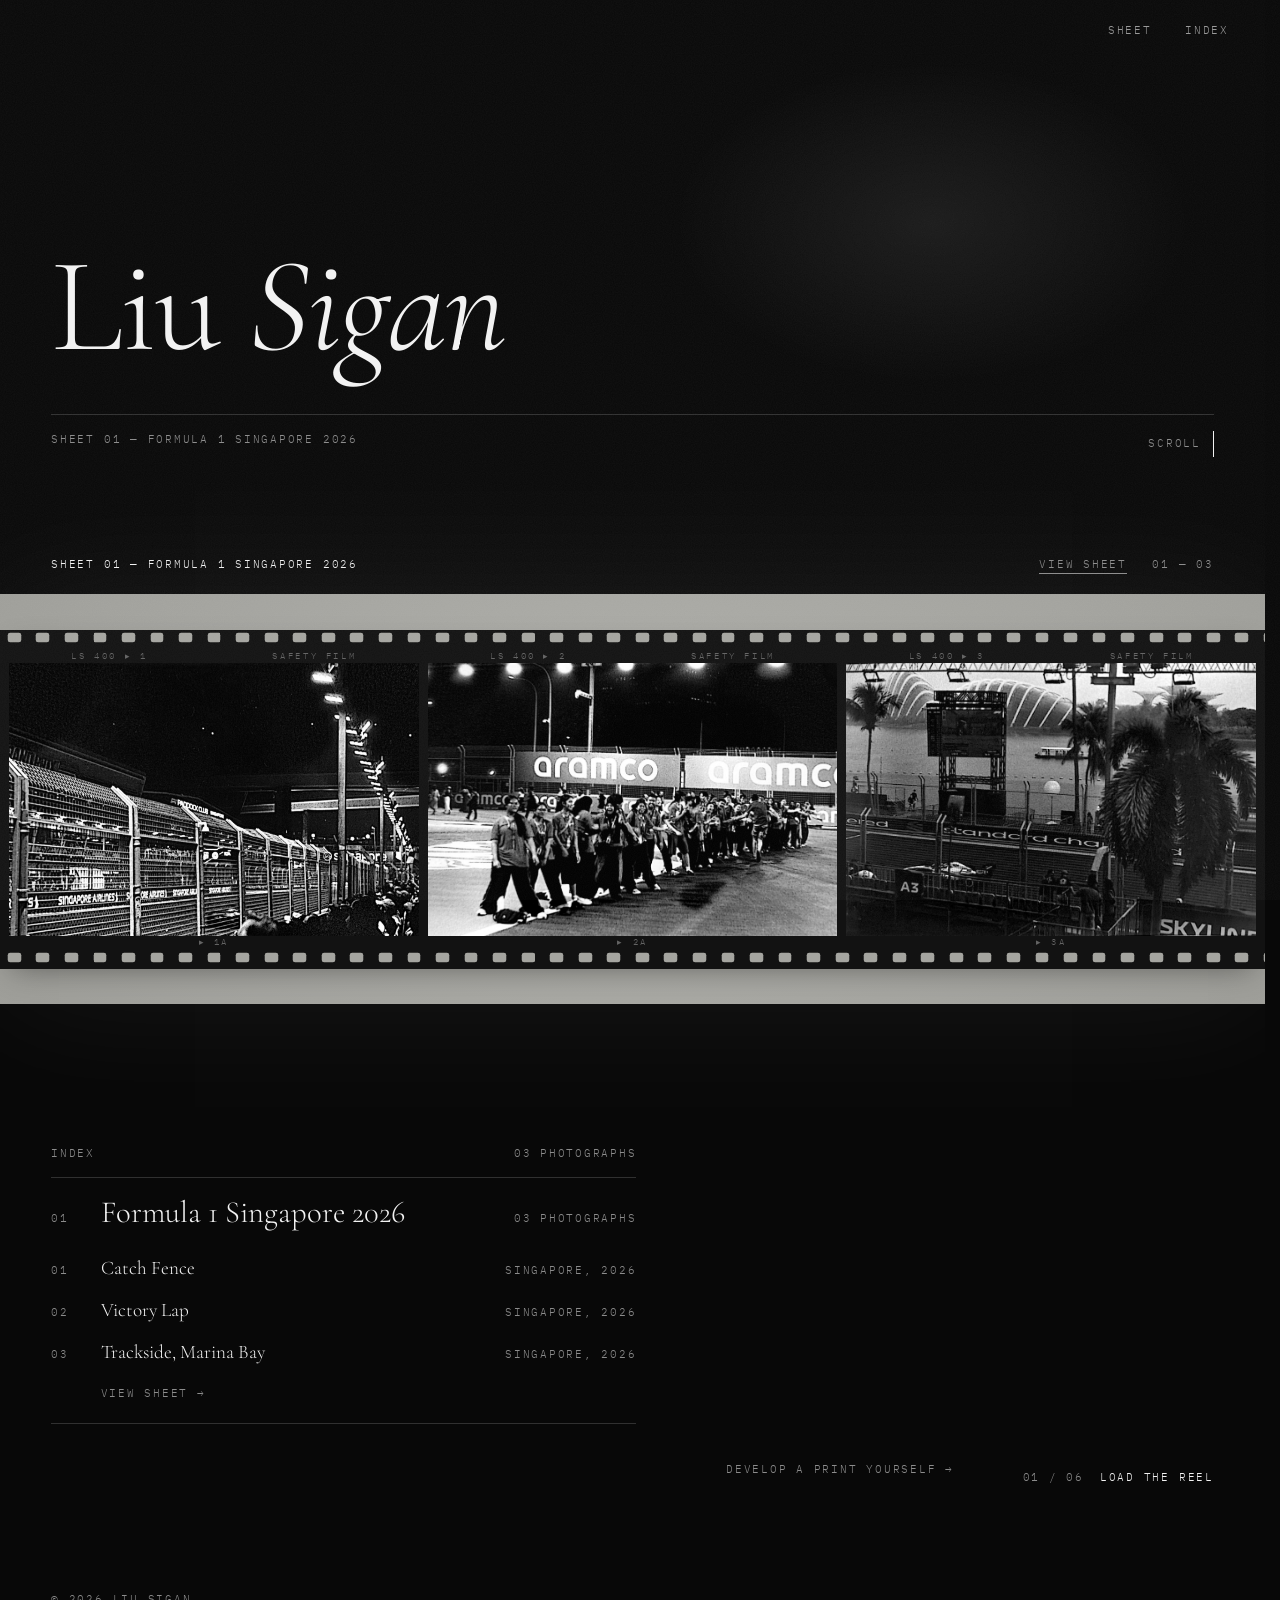
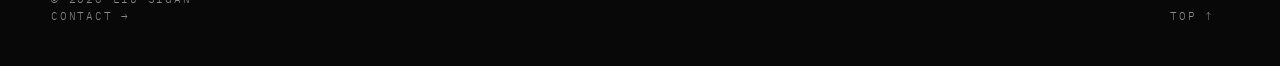
==== commit 5ff786cb: "Add a contact page with email, phone and a message form Opened from the footer or at #contact. With " ====
--- a/index.html
+++ b/index.html
@@ -41,7 +41,7 @@
   </div>
 </section>
 
-<footer><div class="sig"><span>© 2026 Liu Sigan</span><span>Contact: <a class="mail" href="mailto:sliu050@e.ntu.edu.sg">sliu050@e.ntu.edu.sg</a></span></div><a href="#top">Top ↑</a></footer>
+<footer><div class="sig"><span>© 2026 Liu Sigan</span><button type="button" id="ctOpen">Contact →</button></div><a href="#top">Top ↑</a></footer>
 
 <div class="sheetview" id="sheetview" role="dialog" aria-modal="true" aria-label="Contact sheet" hidden>
   <div class="bar top"><span id="svName"></span><span class="svmeta"><span id="svCount"></span><button type="button" id="svClose">Close</button></span></div>
@@ -52,6 +52,23 @@
   <div class="bar top"><span id="vName"></span><span class="vtools"><button type="button" id="develop">Develop</button><button type="button" id="close">Close</button></span></div>
   <div class="stage" id="stage"></div>
   <div class="bar bot"><span class="count"><span class="clip"><b id="num">01</b></span><span>/</span><span id="tot">01</span></span><div class="progress"><i id="prog"></i></div><span class="hint"><button type="button" id="prev" aria-label="Previous">←</button><button type="button" id="next" aria-label="Next">→</button></span></div>
+</div>
+
+<div class="contact" id="contact" role="dialog" aria-modal="true" aria-label="Contact" hidden>
+  <div class="bar top"><span>Contact</span><button type="button" id="ctClose">Close</button></div>
+  <div class="ctscroll"><div class="ctinner">
+    <div class="ctinfo">
+      <h2>Get in touch</h2>
+      <p><span>Email</span><a href="mailto:sliu050@e.ntu.edu.sg">sliu050@e.ntu.edu.sg</a></p>
+      <p><span>Phone</span><a href="tel:+6588733414">+65 8873 3414</a></p>
+    </div>
+    <form class="ctform" id="ctForm" novalidate>
+      <label><span>Your name</span><input type="text" name="name" autocomplete="name" required /></label>
+      <label><span>Your email</span><input type="email" name="email" autocomplete="email" required /></label>
+      <label><span>Message</span><textarea name="message" rows="4" required></textarea></label>
+      <p class="ctsend"><button type="submit">Send →</button><span id="ctNote" role="status"></span></p>
+    </form>
+  </div></div>
 </div>
 
 <div class="lab" id="lab" role="dialog" aria-modal="true" aria-label="Develop a print" hidden>
--- a/style.css
+++ b/style.css
@@ -111,7 +111,7 @@
 .preview canvas { position: absolute; left: 0; top: 0; width: 100%; height: calc(100% - 30px); }
 footer { display: flex; justify-content: space-between; gap: 20px; padding: 0 var(--pad) 40px; color: var(--dim); }
 footer a { transition: color .5s; } footer a:hover { color: var(--ink); }
-footer .mail { text-transform: none; letter-spacing: .08em; }
+footer button { transition: color .5s; text-align: left; } footer button:hover, footer button:focus-visible { color: var(--ink); outline: 0; }
 footer { align-items: flex-end; margin-top: -1.6em; } footer .sig { display: flex; flex-direction: column; } footer span, footer a { white-space: nowrap; }
 
 /* Whole sheet: all the photographs of one series, four frames to a row, the rows touching like a printed contact sheet. */
@@ -152,6 +152,25 @@
 .progress i { position: absolute; inset: 0; background: var(--dim); transform: scaleX(0); transform-origin: left; transition: transform 1.4s var(--inout); }
 .hint { display: flex; gap: 18px; } .hint button { font-size: 14px; letter-spacing: 0; padding: 4px; }
 
+/* Contact: details on the left, a short message form on the right. */
+.contact { position: fixed; inset: 0; z-index: 55; background: #070707; opacity: 0; transition: opacity .6s ease; }
+.contact[hidden] { display: none; } .contact.show { opacity: 1; }
+.contact .bar { position: absolute; background: linear-gradient(#070707 55%, transparent); z-index: 2; }
+.ctscroll { position: absolute; inset: 0; overflow-y: auto; overscroll-behavior: contain; }
+.ctinner { max-width: 1180px; margin: 0 auto; min-height: 100%; padding: 16vh var(--pad) 10vh; display: grid; grid-template-columns: minmax(0, 5fr) minmax(0, 6fr); gap: clamp(40px, 8vw, 130px); align-content: center; }
+.ctinner > * { opacity: 0; transform: translateY(18px); transition: opacity 1.2s ease .15s, transform 1.4s var(--out) .15s; } .ctinner > :nth-child(2) { transition-delay: .3s; }
+.contact.show .ctinner > * { opacity: 1; transform: none; }
+.ctinfo h2 { font: italic 300 clamp(40px, 5.4vw, 84px)/1 var(--serif); letter-spacing: -.01em; text-transform: none; margin-bottom: clamp(30px, 4vw, 56px); }
+.ctinfo p { display: grid; gap: 6px; padding: 18px 0; border-top: 1px solid var(--line); color: var(--dim); } .ctinfo p:last-child { border-bottom: 1px solid var(--line); }
+.ctinfo a { justify-self: start; font: 300 clamp(21px, 2.1vw, 30px)/1.2 var(--serif); letter-spacing: .01em; font-variant-numeric: lining-nums; text-transform: none; color: var(--ink); background: linear-gradient(currentColor, currentColor) left bottom / 0 1px no-repeat; transition: background-size .8s var(--inout); }
+.ctinfo a:hover, .ctinfo a:focus-visible { background-size: 100% 1px; outline: 0; }
+.ctform { display: grid; gap: 26px; align-content: start; padding-top: 8px; color: var(--dim); }
+.ctform label { display: grid; gap: 8px; }
+.ctform input, .ctform textarea { width: 100%; background: none; border: 0; border-bottom: 1px solid var(--line); border-radius: 0; padding: 8px 0 12px; color: var(--ink); font: 300 21px/1.35 var(--serif); letter-spacing: .01em; font-variant-numeric: lining-nums; resize: vertical; transition: border-color .5s; }
+.ctform input:focus, .ctform textarea:focus { outline: 0; border-bottom-color: var(--ink); }
+.ctsend { display: flex; gap: 22px; align-items: baseline; flex-wrap: wrap; } .ctsend button { color: var(--ink); border-bottom: 1px solid currentColor; padding: 6px 0; } .ctsend button:hover { color: #fff; }
+#ctNote { text-transform: none; letter-spacing: .04em; }
+
 /* Developing a print by hand. */
 .lab { position: fixed; inset: 0; z-index: 80; background: #040404; opacity: 0; transition: opacity .6s ease; cursor: grab; touch-action: none; }
 .lab[hidden] { display: none; } .lab.show { opacity: 1; }
@@ -185,7 +204,8 @@
   .hint { gap: 6px; } .hint button { font-size: 20px; padding: 10px 12px; }
   .cap em { font-size: 21px; }
   .lab canvas { top: 70px; height: calc(100% - 190px); } .lab .bar.bot { flex-wrap: wrap; row-gap: 4px; padding-bottom: 22px; } #labHint { min-width: 0; flex: 1 0 100%; } .lab .progress { margin-left: 0; }
-  footer { padding-bottom: 30px; }
+  footer { padding-bottom: 30px; } footer button { padding: 8px 0; }
+  .ctinner { display: block; padding-top: 96px; } .ctform { margin-top: 44px; } .ctsend button { padding: 12px 0; }
 }
 @media (prefers-reduced-motion: reduce) {
   html { scroll-behavior: auto; }
